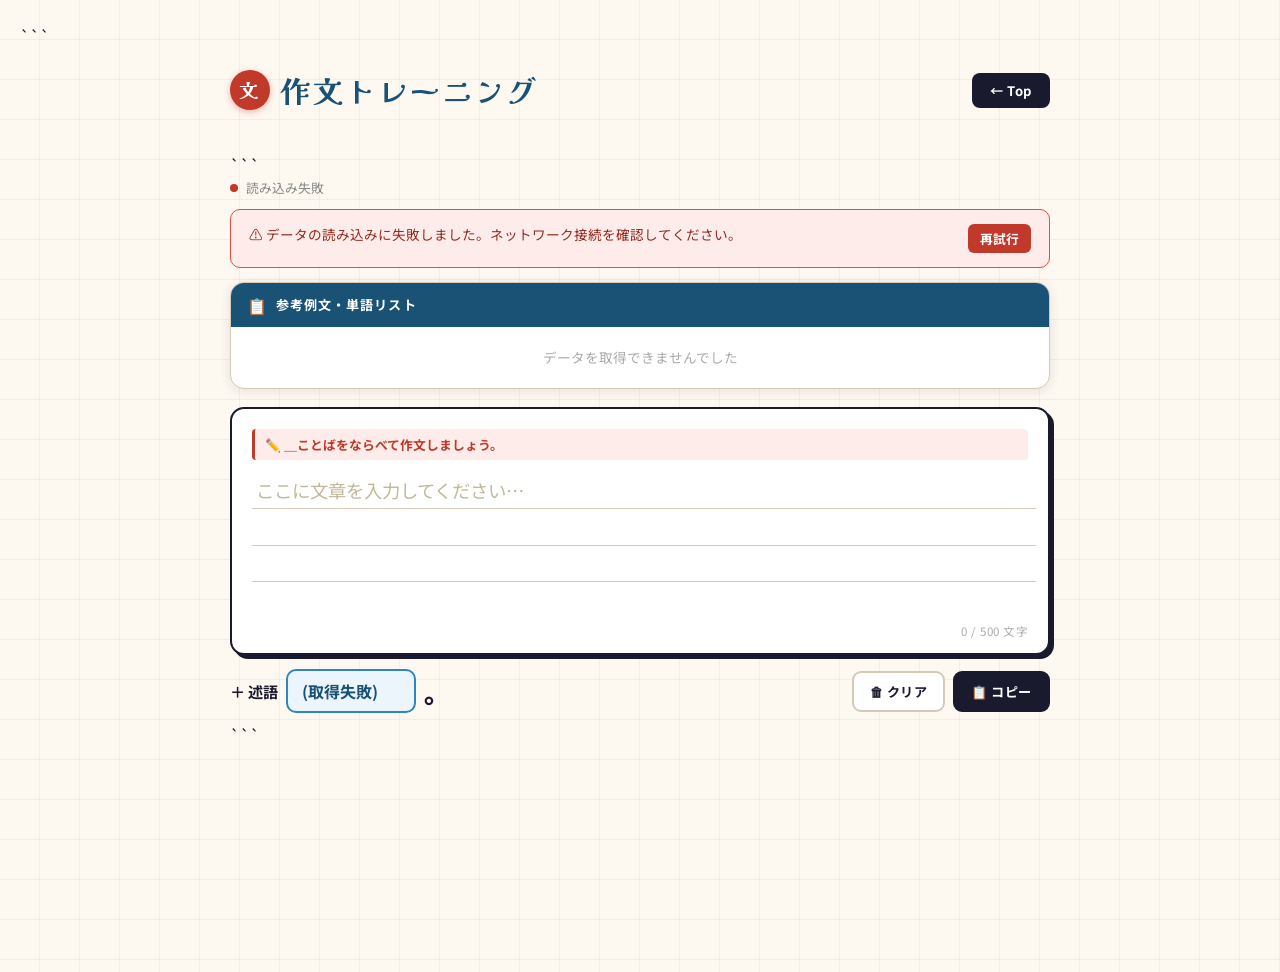
==== composition.html @ 4a00ed56 "composition.html を更新" ====
<!DOCTYPE html>

<html lang="ja">
<head>
    <meta charset="UTF-8">
    <meta name="viewport" content="width=device-width, initial-scale=1.0">
    <title>作文トレーニング</title>
    <link rel="preconnect" href="https://fonts.googleapis.com">
    <link href="https://fonts.googleapis.com/css2?family=Noto+Sans+JP:wght@400;500;700&family=Kaisei+Decol:wght@400;700&display=swap" rel="stylesheet">
    <style>
        :root {
            --ink:       #1a1a2e;
            --paper:     #fdf8f0;
            --panel:     #ffffff;
            --red:       #c0392b;
            --red-light: #fdecea;
            --blue:      #1a5276;
            --blue-mid:  #2e86c1;
            --blue-light:#ebf5fb;
            --gold:      #b7860b;
            --gold-light:#fef9e7;
            --border:    #d5c9b8;
            --shadow:    rgba(26,26,46,0.10);
            --radius:    14px;
        }

```
    *, *::before, *::after { box-sizing: border-box; margin: 0; padding: 0; }

    body {
        font-family: 'Noto Sans JP', sans-serif;
        background: var(--paper);
        background-image:
            repeating-linear-gradient(90deg, transparent, transparent 39px, rgba(180,160,120,0.12) 39px, rgba(180,160,120,0.12) 40px),
            repeating-linear-gradient(180deg, transparent, transparent 39px, rgba(180,160,120,0.12) 39px, rgba(180,160,120,0.12) 40px);
        min-height: 100vh;
        padding: 16px 12px 40px;
        color: var(--ink);
    }

    /* ── HEADER ── */
    .header {
        display: flex; align-items: center; justify-content: space-between;
        max-width: 820px; margin: 0 auto 20px;
    }
    .header-title {
        font-family: 'Kaisei Decol', serif;
        font-size: clamp(1.3rem, 4vw, 1.9rem);
        color: var(--blue);
        letter-spacing: .08em;
        display: flex; align-items: center; gap: 10px;
    }
    .header-title .stamp {
        display: inline-flex; align-items: center; justify-content: center;
        width: 40px; height: 40px; border-radius: 50%;
        background: var(--red); color: #fff;
        font-size: 1.2rem; flex-shrink: 0;
        box-shadow: 0 2px 6px rgba(192,57,43,.35);
    }
    .top-btn {
        padding: 8px 18px;
        background: var(--ink); color: #fff;
        text-decoration: none; border-radius: 8px;
        font-size: 0.82rem; font-weight: 700;
        letter-spacing: .05em;
        transition: background .2s, transform .15s;
        white-space: nowrap;
    }
    .top-btn:hover { background: var(--blue); transform: translateY(-1px); }

    /* ── CONTAINER ── */
    .container { max-width: 820px; margin: 0 auto; }

    /* ── STATUS BAR ── */
    .status-bar {
        display: flex; align-items: center; gap: 8px;
        font-size: 0.8rem; color: #888;
        margin-bottom: 10px; min-height: 22px;
    }
    .status-dot {
        width: 8px; height: 8px; border-radius: 50%;
        background: #ccc; flex-shrink: 0;
        transition: background .4s;
    }
    .status-dot.loading { background: var(--gold); animation: pulse 1s infinite; }
    .status-dot.ok      { background: #27ae60; }
    .status-dot.error   { background: var(--red); }
    @keyframes pulse { 0%,100%{opacity:1} 50%{opacity:.4} }

    /* ── TABLE CARD ── */
    .table-card {
        background: var(--panel);
        border: 1.5px solid var(--border);
        border-radius: var(--radius);
        box-shadow: 0 2px 12px var(--shadow);
        overflow: hidden;
        margin-bottom: 18px;
    }
    .table-card-header {
        display: flex; align-items: center; gap: 8px;
        padding: 10px 16px;
        background: var(--blue);
        color: #fff;
        font-size: 0.82rem; font-weight: 700; letter-spacing: .08em;
    }
    .table-card-header .icon { font-size: 1rem; }
    .table-scroll { overflow-x: auto; -webkit-overflow-scrolling: touch; }

    .sample-table {
        width: 100%; border-collapse: collapse;
        font-size: 0.84rem; min-width: 560px;
    }
    .sample-table thead th {
        background: var(--blue-light);
        color: var(--blue);
        font-weight: 700; padding: 10px 14px;
        text-align: center; border-bottom: 2px solid #bcd6ea;
        white-space: nowrap;
    }
    .sample-table tbody td {
        padding: 9px 14px; text-align: center;
        border-bottom: 1px solid #ede8df;
        vertical-align: middle; line-height: 1.6;
    }
    .sample-table tbody tr:last-child td { border-bottom: none; }
    .sample-table tbody tr:nth-child(even) { background: #faf6f0; }
    .sample-table tbody tr { transition: background .15s; }
    .sample-table tbody tr:hover { background: var(--gold-light); }

    /* skeleton rows while loading */
    .skeleton td {
        height: 38px;
        background: linear-gradient(90deg, #ede8df 25%, #f5f0e8 50%, #ede8df 75%);
        background-size: 200% 100%;
        animation: shimmer 1.4s infinite;
    }
    @keyframes shimmer { 0%{background-position:200% 0} 100%{background-position:-200% 0} }

    /* ── WORKSPACE ── */
    .workspace-card {
        background: var(--panel);
        border: 2px solid var(--ink);
        border-radius: var(--radius);
        box-shadow: 4px 4px 0 var(--ink);
        padding: 20px 20px 14px;
        margin-bottom: 14px;
        position: relative;
        transition: box-shadow .2s;
    }
    .workspace-card:focus-within {
        box-shadow: 4px 4px 0 var(--blue);
        border-color: var(--blue);
    }

    .guide-msg {
        display: flex; align-items: center; gap: 6px;
        font-size: 0.8rem; color: var(--red);
        font-weight: 700; margin-bottom: 12px;
        padding: 6px 10px;
        background: var(--red-light);
        border-left: 3px solid var(--red);
        border-radius: 4px;
    }

    .main-input-zone {
        width: 100%;
        min-height: 140px;
        border: none; outline: none; resize: none;
        font-size: 1.15rem; line-height: 2;
        font-family: 'Noto Sans JP', sans-serif;
        color: var(--ink);
        background: transparent;
        /* horizontal ruled lines */
        background-image: repeating-linear-gradient(
            transparent, transparent calc(2em - 1px),
            #d5c9b8 calc(2em - 1px),
            #d5c9b8 2em
        );
        background-attachment: local;
        padding: 0 4px;
    }
    .main-input-zone::placeholder { color: #c2b89a; }

    .char-count {
        text-align: right; font-size: 0.72rem;
        color: #aaa; margin-top: 6px;
        letter-spacing: .04em;
    }
    .char-count.warn { color: var(--gold); }

    /* ── TOOLBAR ── */
    .toolbar {
        display: flex; align-items: center; justify-content: space-between;
        flex-wrap: wrap; gap: 10px;
        margin-bottom: 10px;
    }
    .predicate-group {
        display: flex; align-items: center; gap: 8px; flex-wrap: wrap;
    }
    .predicate-label {
        font-weight: 700; font-size: 0.95rem;
        color: var(--ink);
    }
    .predicate-select {
        height: 44px; padding: 0 14px;
        border: 2px solid var(--blue-mid);
        border-radius: 10px;
        font-size: 1rem; font-weight: 700;
        font-family: 'Noto Sans JP', sans-serif;
        color: var(--blue);
        background: var(--blue-light);
        -webkit-appearance: none; appearance: none;
        cursor: pointer; outline: none;
        transition: border-color .2s, background .2s;
        min-width: 130px;
    }
    .predicate-select:focus { border-color: var(--blue); background: #d6eaf8; }
    .period { font-size: 1.6rem; font-weight: 900; line-height: 1; color: var(--ink); }

    /* action buttons */
    .action-group { display: flex; gap: 8px; flex-wrap: wrap; }
    .btn {
        display: inline-flex; align-items: center; gap: 5px;
        padding: 9px 16px; border-radius: 9px;
        font-size: 0.82rem; font-weight: 700; font-family: inherit;
        cursor: pointer; border: 2px solid transparent;
        transition: all .18s; letter-spacing: .04em;
    }
    .btn-clear {
        background: #fff; color: var(--ink);
        border-color: var(--border);
    }
    .btn-clear:hover { background: var(--red-light); border-color: var(--red); color: var(--red); }
    .btn-copy {
        background: var(--ink); color: #fff;
        border-color: var(--ink);
    }
    .btn-copy:hover { background: var(--blue); border-color: var(--blue); }
    .btn-copy.copied { background: #27ae60; border-color: #27ae60; }

    /* ── ERROR STATE ── */
    .error-box {
        background: var(--red-light); border: 1.5px solid #e74c3c;
        border-radius: 10px; padding: 14px 18px;
        font-size: 0.85rem; color: #922b21;
        display: none; align-items: flex-start; gap: 10px;
        margin-bottom: 14px;
    }
    .error-box.visible { display: flex; }
    .error-box .retry-btn {
        margin-left: auto; flex-shrink: 0;
        padding: 5px 12px; background: var(--red); color: #fff;
        border: none; border-radius: 6px; cursor: pointer;
        font-size: 0.8rem; font-weight: 700; font-family: inherit;
        transition: background .2s;
    }
    .error-box .retry-btn:hover { background: #922b21; }

    /* ── RESPONSIVE ── */
    @media (max-width: 500px) {
        .toolbar { flex-direction: column; align-items: flex-start; }
        .action-group { width: 100%; justify-content: flex-end; }
    }
</style>
```

</head>
<body>

<div class="header">
    <h1 class="header-title">
        <span class="stamp">文</span>
        作文トレーニング
    </h1>
    <a href="index.html" class="top-btn">← Top</a>
</div>

<div class="container">

```
<!-- status -->
<div class="status-bar">
    <div class="status-dot loading" id="status-dot"></div>
    <span id="status-text">データを読み込み中…</span>
</div>

<!-- error -->
<div class="error-box" id="error-box">
    <span>⚠️ データの読み込みに失敗しました。ネットワーク接続を確認してください。</span>
    <button class="retry-btn" onclick="init()">再試行</button>
</div>

<!-- table -->
<div class="table-card">
    <div class="table-card-header">
        <span class="icon">📋</span> 参考例文・単語リスト
    </div>
    <div class="table-scroll">
        <table class="sample-table">
            <thead id="table-header"></thead>
            <tbody id="table-body">
                <!-- skeleton -->
                <tr class="skeleton"><td></td><td></td><td></td><td></td><td></td></tr>
                <tr class="skeleton"><td></td><td></td><td></td><td></td><td></td></tr>
                <tr class="skeleton"><td></td><td></td><td></td><td></td><td></td></tr>
            </tbody>
        </table>
    </div>
</div>

<!-- workspace -->
<div class="workspace-card">
    <div class="guide-msg">
        ✏️ ＿ことばをならべて作文しましょう。
    </div>
    <textarea
        class="main-input-zone"
        id="main-textarea"
        placeholder="ここに文章を入力してください…"
        maxlength="500"
    ></textarea>
    <div class="char-count" id="char-count">0 / 500 文字</div>
</div>

<!-- toolbar -->
<div class="toolbar">
    <div class="predicate-group">
        <span class="predicate-label">＋ 述語</span>
        <select id="predicate-roll" class="predicate-select">
            <option value="">(読み込み中…)</option>
        </select>
        <span class="period">。</span>
    </div>
    <div class="action-group">
        <button class="btn btn-clear" id="btn-clear" onclick="clearText()">🗑 クリア</button>
        <button class="btn btn-copy" id="btn-copy" onclick="copyText()">📋 コピー</button>
    </div>
</div>
```

</div>

<script>
    const CSV_URL = "https://docs.google.com/spreadsheets/d/e/2PACX-1vTDRPlyoBQrG9wzUadhnR8OY9sxuPhkRRpO_WO0BNs-H_f349__5bK5vN6ZYb3U_w/pub?gid=1136664882&single=true&output=csv";

    const statusDot  = document.getElementById('status-dot');
    const statusText = document.getElementById('status-text');
    const errorBox   = document.getElementById('error-box');
    const textarea   = document.getElementById('main-textarea');
    const charCount  = document.getElementById('char-count');

    /* ── Character counter ── */
    textarea.addEventListener('input', () => {
        const len = textarea.value.length;
        const max = parseInt(textarea.maxLength);
        charCount.textContent = `${len} / ${max} 文字`;
        charCount.classList.toggle('warn', len > max * 0.8);
    });

    /* ── Clear ── */
    function clearText() {
        textarea.value = '';
        textarea.dispatchEvent(new Event('input'));
        textarea.focus();
    }

    /* ── Copy full sentence ── */
    async function copyText() {
        const predicate = document.getElementById('predicate-roll').value;
        const body = textarea.value.trim();
        if (!body && !predicate) return;

        const sentence = predicate ? `${body}${predicate}。` : body;
        try {
            await navigator.clipboard.writeText(sentence);
        } catch (e) {
            // fallback
            const el = document.createElement('textarea');
            el.value = sentence;
            document.body.appendChild(el);
            el.select();
            document.execCommand('copy');
            document.body.removeChild(el);
        }

        const btn = document.getElementById('btn-copy');
        btn.textContent = '✓ コピーしました';
        btn.classList.add('copied');
        setTimeout(() => {
            btn.innerHTML = '📋 コピー';
            btn.classList.remove('copied');
        }, 2000);
    }

    /* ── CSV fetch ── */
    async function init() {
        setStatus('loading', 'データを読み込み中…');
        errorBox.classList.remove('visible');

        try {
            const res = await fetch(CSV_URL);
            if (!res.ok) throw new Error(`HTTP ${res.status}`);
            const text = await res.text();
            const rows = text
                .split(/\r?\n/)
                .filter(r => r.trim() !== '')
                .map(r => r.split(','));

            if (rows.length === 0) throw new Error('Empty CSV');

            renderTable(rows);
            renderPredicate(rows);
            setStatus('ok', `読み込み完了（${rows.length - 1} 行）`);
        } catch (e) {
            console.error(e);
            setStatus('error', '読み込み失敗');
            errorBox.classList.add('visible');
            // clear skeleton
            document.getElementById('table-body').innerHTML =
                '<tr><td colspan="5" style="padding:20px;color:#aaa;font-size:.85rem;">データを取得できませんでした</td></tr>';
            document.getElementById('predicate-roll').innerHTML =
                '<option value="">(取得失敗)</option>';
        }
    }

    function setStatus(state, msg) {
        statusDot.className = 'status-dot ' + state;
        statusText.textContent = msg;
    }

    function renderTable(rows) {
        const hEl = document.getElementById('table-header');
        const bEl = document.getElementById('table-body');
        const headers = rows[0];

        let hHtml = '<tr>';
        for (let i = 0; i < 5; i++) {
            hHtml += `<th>${(headers && headers[i]) ? headers[i] : ''}</th>`;
        }
        hHtml += '</tr>';
        hEl.innerHTML = hHtml;

        let bHtml = '';
        for (let r = 1; r < Math.min(rows.length, 6); r++) {
            bHtml += '<tr>';
            for (let c = 0; c < 5; c++) {
                const val = (rows[r] && rows[r][c] !== undefined) ? rows[r][c] : '';
                bHtml += `<td>${val}</td>`;
            }
            bHtml += '</tr>';
        }
        bEl.innerHTML = bHtml;
    }

    function renderPredicate(rows) {
        const sel = document.getElementById('predicate-roll');
        const headers = rows[0];
        const label = (headers && headers[5]) ? headers[5].trim() : '述語';
        const words = rows.slice(1)
            .map(r => r[5])
            .filter(w => w !== undefined && w.trim() !== '');

        sel.innerHTML = `<option value="">(${label}を選ぶ)</option>`;
        words.forEach(w => {
            const opt = document.createElement('option');
            opt.value = w.trim();
            opt.textContent = w.trim();
            sel.appendChild(opt);
        });
    }

    init();
</script>

</body>
</html>
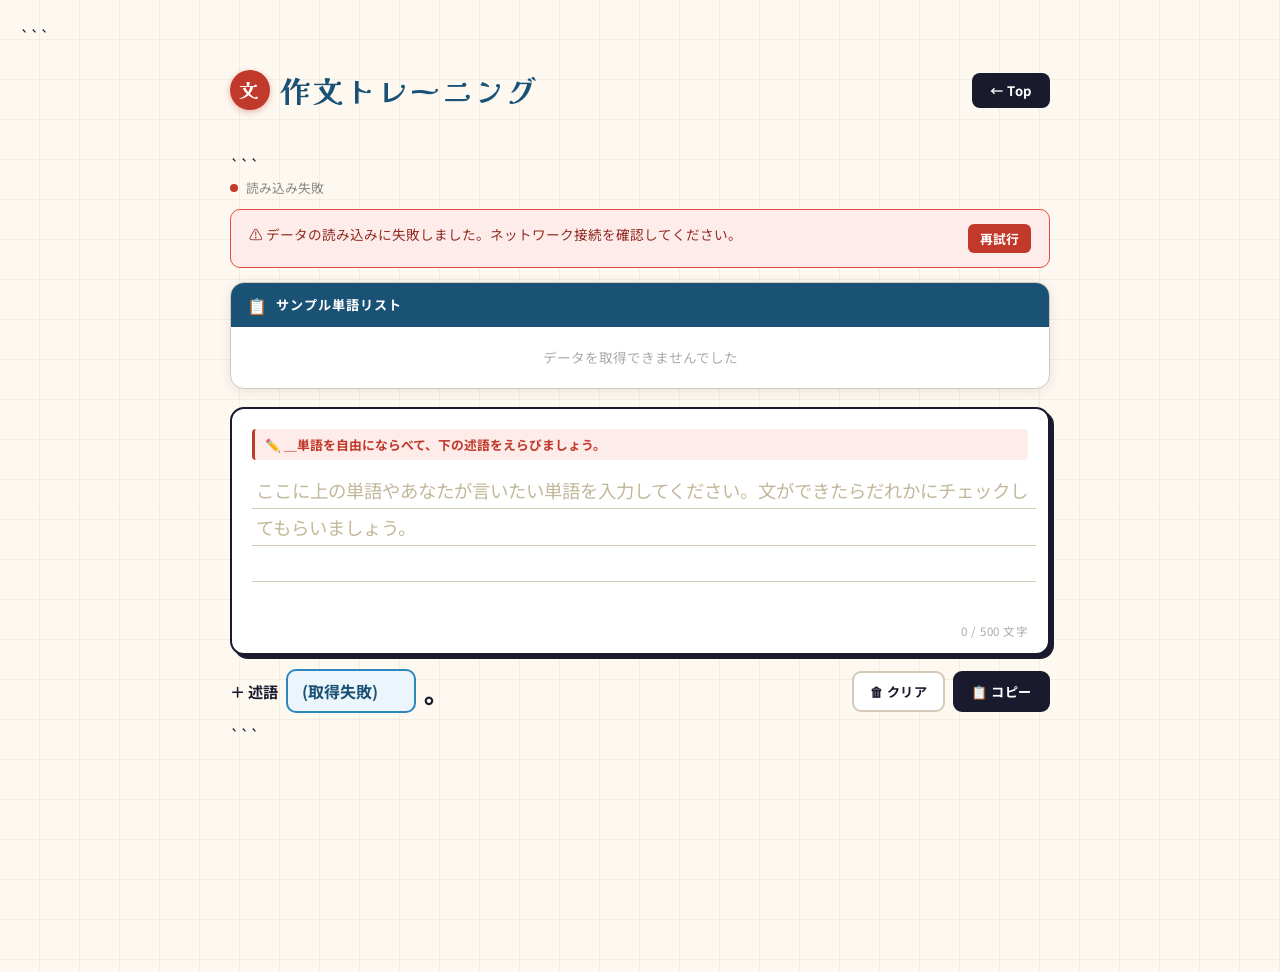
==== commit e3b053be: "composition.html を更新" ====
--- a/composition.html
+++ b/composition.html
@@ -293,7 +293,7 @@
 <!-- table -->
 <div class="table-card">
     <div class="table-card-header">
-        <span class="icon">📋</span> 参考例文・単語リスト
+        <span class="icon">📋</span> サンプル単語リスト
     </div>
     <div class="table-scroll">
         <table class="sample-table">
@@ -311,12 +311,12 @@
 <!-- workspace -->
 <div class="workspace-card">
     <div class="guide-msg">
-        ✏️ ＿ことばをならべて作文しましょう。
+        ✏️ ＿単語を自由にならべて、下の述語をえらびましょう。
     </div>
     <textarea
         class="main-input-zone"
         id="main-textarea"
-        placeholder="ここに文章を入力してください…"
+        placeholder="ここに上の単語やあなたが言いたい単語を入力してください。文ができたらだれかにチェックしてもらいましょう。"
         maxlength="500"
     ></textarea>
     <div class="char-count" id="char-count">0 / 500 文字</div>
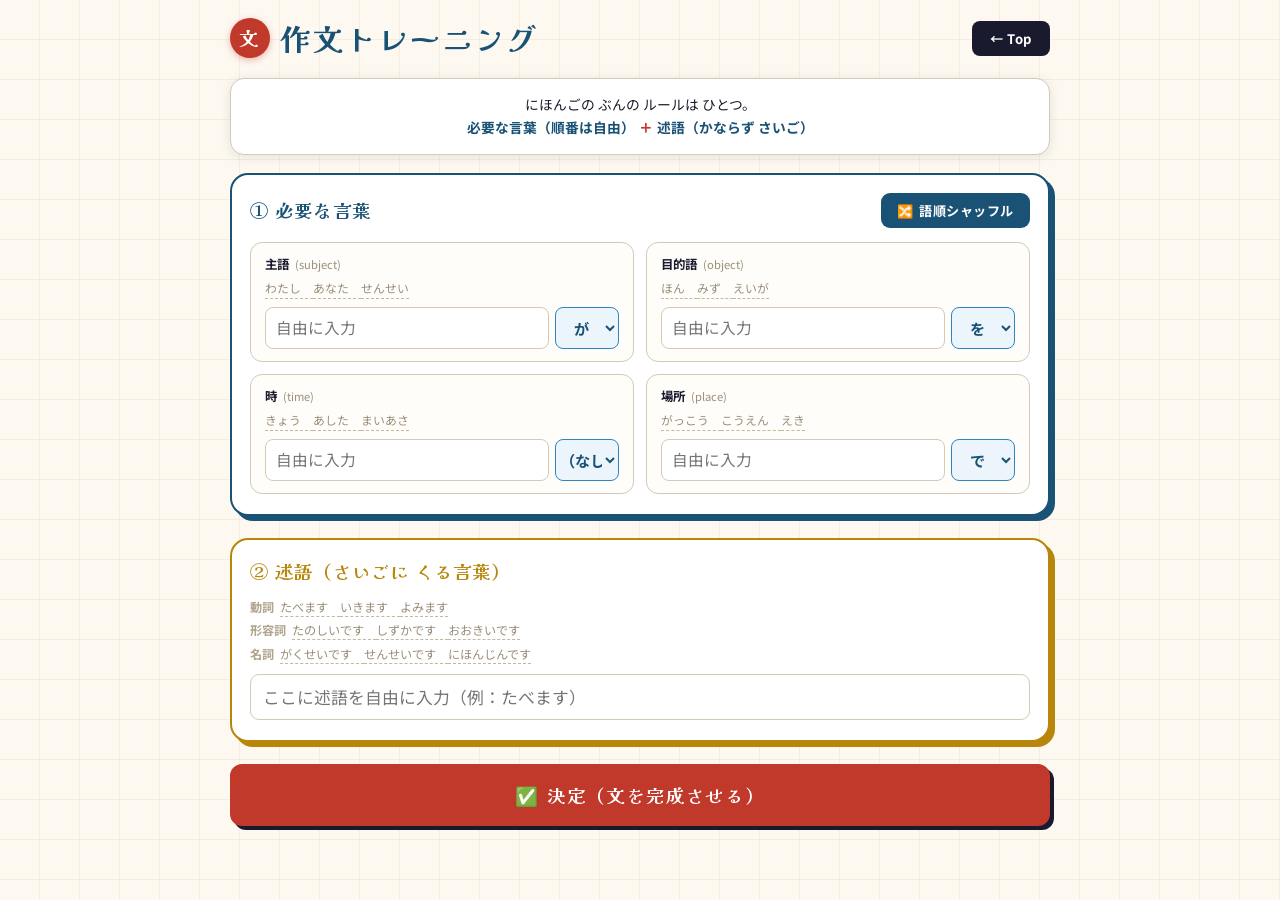
==== commit 603c9267: "Refactor HTML structure and update styles Updated styles and structure for various elements includin" ====
--- a/composition.html
+++ b/composition.html
@@ -1,5 +1,4 @@
 <!DOCTYPE html>
-
 <html lang="ja">
 <head>
     <meta charset="UTF-8">
@@ -24,246 +23,235 @@
             --radius:    14px;
         }
 
-```
-    *, *::before, *::after { box-sizing: border-box; margin: 0; padding: 0; }
-
-    body {
-        font-family: 'Noto Sans JP', sans-serif;
-        background: var(--paper);
-        background-image:
-            repeating-linear-gradient(90deg, transparent, transparent 39px, rgba(180,160,120,0.12) 39px, rgba(180,160,120,0.12) 40px),
-            repeating-linear-gradient(180deg, transparent, transparent 39px, rgba(180,160,120,0.12) 39px, rgba(180,160,120,0.12) 40px);
-        min-height: 100vh;
-        padding: 16px 12px 40px;
-        color: var(--ink);
-    }
-
-    /* ── HEADER ── */
-    .header {
-        display: flex; align-items: center; justify-content: space-between;
-        max-width: 820px; margin: 0 auto 20px;
-    }
-    .header-title {
-        font-family: 'Kaisei Decol', serif;
-        font-size: clamp(1.3rem, 4vw, 1.9rem);
-        color: var(--blue);
-        letter-spacing: .08em;
-        display: flex; align-items: center; gap: 10px;
-    }
-    .header-title .stamp {
-        display: inline-flex; align-items: center; justify-content: center;
-        width: 40px; height: 40px; border-radius: 50%;
-        background: var(--red); color: #fff;
-        font-size: 1.2rem; flex-shrink: 0;
-        box-shadow: 0 2px 6px rgba(192,57,43,.35);
-    }
-    .top-btn {
-        padding: 8px 18px;
-        background: var(--ink); color: #fff;
-        text-decoration: none; border-radius: 8px;
-        font-size: 0.82rem; font-weight: 700;
-        letter-spacing: .05em;
-        transition: background .2s, transform .15s;
-        white-space: nowrap;
-    }
-    .top-btn:hover { background: var(--blue); transform: translateY(-1px); }
-
-    /* ── CONTAINER ── */
-    .container { max-width: 820px; margin: 0 auto; }
-
-    /* ── STATUS BAR ── */
-    .status-bar {
-        display: flex; align-items: center; gap: 8px;
-        font-size: 0.8rem; color: #888;
-        margin-bottom: 10px; min-height: 22px;
-    }
-    .status-dot {
-        width: 8px; height: 8px; border-radius: 50%;
-        background: #ccc; flex-shrink: 0;
-        transition: background .4s;
-    }
-    .status-dot.loading { background: var(--gold); animation: pulse 1s infinite; }
-    .status-dot.ok      { background: #27ae60; }
-    .status-dot.error   { background: var(--red); }
-    @keyframes pulse { 0%,100%{opacity:1} 50%{opacity:.4} }
-
-    /* ── TABLE CARD ── */
-    .table-card {
-        background: var(--panel);
-        border: 1.5px solid var(--border);
-        border-radius: var(--radius);
-        box-shadow: 0 2px 12px var(--shadow);
-        overflow: hidden;
-        margin-bottom: 18px;
-    }
-    .table-card-header {
-        display: flex; align-items: center; gap: 8px;
-        padding: 10px 16px;
-        background: var(--blue);
-        color: #fff;
-        font-size: 0.82rem; font-weight: 700; letter-spacing: .08em;
-    }
-    .table-card-header .icon { font-size: 1rem; }
-    .table-scroll { overflow-x: auto; -webkit-overflow-scrolling: touch; }
-
-    .sample-table {
-        width: 100%; border-collapse: collapse;
-        font-size: 0.84rem; min-width: 560px;
-    }
-    .sample-table thead th {
-        background: var(--blue-light);
-        color: var(--blue);
-        font-weight: 700; padding: 10px 14px;
-        text-align: center; border-bottom: 2px solid #bcd6ea;
-        white-space: nowrap;
-    }
-    .sample-table tbody td {
-        padding: 9px 14px; text-align: center;
-        border-bottom: 1px solid #ede8df;
-        vertical-align: middle; line-height: 1.6;
-    }
-    .sample-table tbody tr:last-child td { border-bottom: none; }
-    .sample-table tbody tr:nth-child(even) { background: #faf6f0; }
-    .sample-table tbody tr { transition: background .15s; }
-    .sample-table tbody tr:hover { background: var(--gold-light); }
-
-    /* skeleton rows while loading */
-    .skeleton td {
-        height: 38px;
-        background: linear-gradient(90deg, #ede8df 25%, #f5f0e8 50%, #ede8df 75%);
-        background-size: 200% 100%;
-        animation: shimmer 1.4s infinite;
-    }
-    @keyframes shimmer { 0%{background-position:200% 0} 100%{background-position:-200% 0} }
-
-    /* ── WORKSPACE ── */
-    .workspace-card {
-        background: var(--panel);
-        border: 2px solid var(--ink);
-        border-radius: var(--radius);
-        box-shadow: 4px 4px 0 var(--ink);
-        padding: 20px 20px 14px;
-        margin-bottom: 14px;
-        position: relative;
-        transition: box-shadow .2s;
-    }
-    .workspace-card:focus-within {
-        box-shadow: 4px 4px 0 var(--blue);
-        border-color: var(--blue);
-    }
-
-    .guide-msg {
-        display: flex; align-items: center; gap: 6px;
-        font-size: 0.8rem; color: var(--red);
-        font-weight: 700; margin-bottom: 12px;
-        padding: 6px 10px;
-        background: var(--red-light);
-        border-left: 3px solid var(--red);
-        border-radius: 4px;
-    }
-
-    .main-input-zone {
-        width: 100%;
-        min-height: 140px;
-        border: none; outline: none; resize: none;
-        font-size: 1.15rem; line-height: 2;
-        font-family: 'Noto Sans JP', sans-serif;
-        color: var(--ink);
-        background: transparent;
-        /* horizontal ruled lines */
-        background-image: repeating-linear-gradient(
-            transparent, transparent calc(2em - 1px),
-            #d5c9b8 calc(2em - 1px),
-            #d5c9b8 2em
-        );
-        background-attachment: local;
-        padding: 0 4px;
-    }
-    .main-input-zone::placeholder { color: #c2b89a; }
-
-    .char-count {
-        text-align: right; font-size: 0.72rem;
-        color: #aaa; margin-top: 6px;
-        letter-spacing: .04em;
-    }
-    .char-count.warn { color: var(--gold); }
-
-    /* ── TOOLBAR ── */
-    .toolbar {
-        display: flex; align-items: center; justify-content: space-between;
-        flex-wrap: wrap; gap: 10px;
-        margin-bottom: 10px;
-    }
-    .predicate-group {
-        display: flex; align-items: center; gap: 8px; flex-wrap: wrap;
-    }
-    .predicate-label {
-        font-weight: 700; font-size: 0.95rem;
-        color: var(--ink);
-    }
-    .predicate-select {
-        height: 44px; padding: 0 14px;
-        border: 2px solid var(--blue-mid);
-        border-radius: 10px;
-        font-size: 1rem; font-weight: 700;
-        font-family: 'Noto Sans JP', sans-serif;
-        color: var(--blue);
-        background: var(--blue-light);
-        -webkit-appearance: none; appearance: none;
-        cursor: pointer; outline: none;
-        transition: border-color .2s, background .2s;
-        min-width: 130px;
-    }
-    .predicate-select:focus { border-color: var(--blue); background: #d6eaf8; }
-    .period { font-size: 1.6rem; font-weight: 900; line-height: 1; color: var(--ink); }
-
-    /* action buttons */
-    .action-group { display: flex; gap: 8px; flex-wrap: wrap; }
-    .btn {
-        display: inline-flex; align-items: center; gap: 5px;
-        padding: 9px 16px; border-radius: 9px;
-        font-size: 0.82rem; font-weight: 700; font-family: inherit;
-        cursor: pointer; border: 2px solid transparent;
-        transition: all .18s; letter-spacing: .04em;
-    }
-    .btn-clear {
-        background: #fff; color: var(--ink);
-        border-color: var(--border);
-    }
-    .btn-clear:hover { background: var(--red-light); border-color: var(--red); color: var(--red); }
-    .btn-copy {
-        background: var(--ink); color: #fff;
-        border-color: var(--ink);
-    }
-    .btn-copy:hover { background: var(--blue); border-color: var(--blue); }
-    .btn-copy.copied { background: #27ae60; border-color: #27ae60; }
-
-    /* ── ERROR STATE ── */
-    .error-box {
-        background: var(--red-light); border: 1.5px solid #e74c3c;
-        border-radius: 10px; padding: 14px 18px;
-        font-size: 0.85rem; color: #922b21;
-        display: none; align-items: flex-start; gap: 10px;
-        margin-bottom: 14px;
-    }
-    .error-box.visible { display: flex; }
-    .error-box .retry-btn {
-        margin-left: auto; flex-shrink: 0;
-        padding: 5px 12px; background: var(--red); color: #fff;
-        border: none; border-radius: 6px; cursor: pointer;
-        font-size: 0.8rem; font-weight: 700; font-family: inherit;
-        transition: background .2s;
-    }
-    .error-box .retry-btn:hover { background: #922b21; }
-
-    /* ── RESPONSIVE ── */
-    @media (max-width: 500px) {
-        .toolbar { flex-direction: column; align-items: flex-start; }
-        .action-group { width: 100%; justify-content: flex-end; }
-    }
-</style>
-```
-
+        *, *::before, *::after { box-sizing: border-box; margin: 0; padding: 0; }
+
+        body {
+            font-family: 'Noto Sans JP', sans-serif;
+            background: var(--paper);
+            background-image:
+                repeating-linear-gradient(90deg, transparent, transparent 39px, rgba(180,160,120,0.12) 39px, rgba(180,160,120,0.12) 40px),
+                repeating-linear-gradient(180deg, transparent, transparent 39px, rgba(180,160,120,0.12) 39px, rgba(180,160,120,0.12) 40px);
+            min-height: 100vh;
+            padding: 16px 12px 48px;
+            color: var(--ink);
+        }
+
+        /* ── HEADER ── */
+        .header {
+            display: flex; align-items: center; justify-content: space-between;
+            max-width: 820px; margin: 0 auto 18px;
+        }
+        .header-title {
+            font-family: 'Kaisei Decol', serif;
+            font-size: clamp(1.3rem, 4vw, 1.9rem);
+            color: var(--blue);
+            letter-spacing: .08em;
+            display: flex; align-items: center; gap: 10px;
+        }
+        .header-title .stamp {
+            display: inline-flex; align-items: center; justify-content: center;
+            width: 40px; height: 40px; border-radius: 50%;
+            background: var(--red); color: #fff;
+            font-size: 1.2rem; flex-shrink: 0;
+            box-shadow: 0 2px 6px rgba(192,57,43,.35);
+        }
+        .top-btn {
+            padding: 8px 18px;
+            background: var(--ink); color: #fff;
+            text-decoration: none; border-radius: 8px;
+            font-size: 0.82rem; font-weight: 700;
+            letter-spacing: .05em;
+            transition: background .2s, transform .15s;
+            white-space: nowrap;
+        }
+        .top-btn:hover { background: var(--blue); transform: translateY(-1px); }
+
+        .container { max-width: 820px; margin: 0 auto; }
+
+        /* ── RULE BANNER ── */
+        .rule-banner {
+            background: var(--panel);
+            border: 1.5px solid var(--border);
+            border-radius: var(--radius);
+            box-shadow: 0 2px 12px var(--shadow);
+            padding: 14px 18px;
+            margin-bottom: 18px;
+            font-size: 0.86rem;
+            line-height: 1.7;
+            text-align: center;
+        }
+        .rule-banner b { color: var(--blue); }
+        .rule-banner .rule-sep { color: var(--red); font-weight: 900; margin: 0 4px; }
+
+        /* ── FRAME (大枠) ── */
+        .big-frame {
+            border: 2.5px solid var(--ink);
+            border-radius: 18px;
+            background: var(--panel);
+            box-shadow: 5px 5px 0 var(--ink);
+            padding: 18px 18px 20px;
+            margin-bottom: 22px;
+        }
+        .big-frame.frame-words { border-color: var(--blue); box-shadow: 5px 5px 0 var(--blue); }
+        .big-frame.frame-predicate { border-color: var(--gold); box-shadow: 5px 5px 0 var(--gold); }
+
+        .frame-header {
+            display: flex; align-items: center; justify-content: space-between;
+            flex-wrap: wrap; gap: 10px;
+            margin-bottom: 14px;
+        }
+        .frame-title {
+            font-family: 'Kaisei Decol', serif;
+            font-size: 1.15rem; font-weight: 700; letter-spacing: .06em;
+        }
+        .frame-words .frame-title { color: var(--blue); }
+        .frame-predicate .frame-title { color: var(--gold); }
+
+        .shuffle-btn {
+            display: inline-flex; align-items: center; gap: 6px;
+            padding: 8px 16px; border-radius: 9px;
+            background: var(--blue); color: #fff;
+            border: none; cursor: pointer;
+            font-family: inherit; font-size: 0.82rem; font-weight: 700;
+            letter-spacing: .04em;
+            transition: background .18s, transform .18s;
+        }
+        .shuffle-btn:hover { background: var(--blue-mid); }
+        .shuffle-btn:active { transform: scale(.97); }
+        .shuffle-btn .icon { display: inline-block; transition: transform .4s; }
+        .shuffle-btn.spinning .icon { transform: rotate(360deg); }
+
+        /* ── WORD SLOTS ── */
+        .word-slots {
+            display: grid;
+            grid-template-columns: 1fr 1fr;
+            gap: 12px;
+        }
+        @media (max-width: 520px) {
+            .word-slots { grid-template-columns: 1fr; }
+        }
+
+        .word-slot {
+            border: 1.5px solid var(--border);
+            border-radius: 12px;
+            padding: 12px 14px;
+            background: #fffdf9;
+            transition: order .3s;
+        }
+        .word-slot .slot-label {
+            font-size: 0.78rem; font-weight: 700; color: var(--ink);
+            display: flex; align-items: center; gap: 6px;
+            margin-bottom: 6px;
+        }
+        .word-slot .slot-label .en { font-weight: 400; color: #9b8e7a; font-size: 0.7rem; }
+        .word-slot .slot-samples {
+            font-size: 0.74rem; color: #9b8e7a;
+            margin-bottom: 8px; line-height: 1.6;
+        }
+        .word-slot .slot-samples .chip {
+            display: inline-block; cursor: pointer;
+            border-bottom: 1px dashed #c2b89a;
+            transition: color .15s, border-color .15s;
+        }
+        .word-slot .slot-samples .chip:hover { color: var(--blue); border-color: var(--blue); }
+        .word-slot .slot-samples .chip:not(:last-child)::after { content: '　'; }
+
+        .slot-row { display: flex; gap: 6px; }
+        .slot-input {
+            flex: 1; min-width: 0;
+            height: 42px; padding: 0 10px;
+            border: 1.5px solid var(--border); border-radius: 8px;
+            font-family: 'Noto Sans JP', sans-serif; font-size: 0.98rem;
+            color: var(--ink); background: #fff;
+            outline: none; transition: border-color .18s;
+        }
+        .slot-input:focus { border-color: var(--blue); }
+        .particle-select {
+            width: 64px; height: 42px;
+            border: 1.5px solid var(--blue-mid); border-radius: 8px;
+            background: var(--blue-light); color: var(--blue);
+            font-family: 'Noto Sans JP', sans-serif; font-size: 0.95rem; font-weight: 700;
+            text-align: center; text-align-last: center;
+            cursor: pointer; outline: none;
+        }
+
+        /* ── PREDICATE SAMPLES ── */
+        .predicate-samples {
+            display: flex; flex-direction: column; gap: 4px;
+            font-size: 0.76rem; color: #9b8e7a;
+            margin-bottom: 10px; line-height: 1.6;
+        }
+        .predicate-samples .cat-label { font-weight: 700; color: #b0a48c; margin-right: 6px; }
+        .predicate-samples .chip {
+            cursor: pointer; border-bottom: 1px dashed #c2b89a;
+            transition: color .15s, border-color .15s;
+        }
+        .predicate-samples .chip:hover { color: var(--gold); border-color: var(--gold); }
+        .predicate-samples .chip:not(:last-child)::after { content: '　'; }
+
+        .predicate-input {
+            width: 100%; height: 46px; padding: 0 12px;
+            border: 1.5px solid var(--border); border-radius: 9px;
+            font-family: 'Noto Sans JP', sans-serif; font-size: 1.05rem;
+            color: var(--ink); background: #fff;
+            outline: none; transition: border-color .18s;
+        }
+        .predicate-input:focus { border-color: var(--gold); }
+
+        /* ── DECIDE BUTTON ── */
+        .decide-btn {
+            display: block; width: 100%;
+            padding: 16px; border-radius: 12px;
+            background: var(--red); color: #fff;
+            border: 2px solid var(--red);
+            font-family: 'Kaisei Decol', serif;
+            font-size: 1.15rem; font-weight: 700; letter-spacing: .1em;
+            cursor: pointer;
+            box-shadow: 4px 4px 0 var(--ink);
+            transition: transform .15s, box-shadow .15s;
+            margin-bottom: 18px;
+        }
+        .decide-btn:hover { transform: translate(-2px, -2px); box-shadow: 6px 6px 0 var(--ink); }
+        .decide-btn:active { transform: translate(2px, 2px); box-shadow: 2px 2px 0 var(--ink); }
+
+        /* ── RESULT ── */
+        .result-card {
+            background: var(--gold-light);
+            border: 2px solid var(--gold);
+            border-radius: var(--radius);
+            padding: 20px;
+            margin-bottom: 20px;
+            display: none;
+        }
+        .result-card.visible { display: block; animation: popIn .3s ease; }
+        @keyframes popIn { from { opacity: 0; transform: scale(.96); } to { opacity: 1; transform: scale(1); } }
+        .result-label {
+            font-size: 0.74rem; font-weight: 700; color: var(--gold);
+            letter-spacing: .1em; margin-bottom: 8px;
+        }
+        .result-sentence {
+            font-family: 'Noto Sans JP', sans-serif;
+            font-size: 1.35rem; line-height: 1.8;
+            color: var(--ink); margin-bottom: 14px;
+            word-break: break-word;
+        }
+        .btn-copy {
+            display: inline-flex; align-items: center; gap: 6px;
+            padding: 9px 18px; border-radius: 9px;
+            background: var(--ink); color: #fff; border: none;
+            font-family: inherit; font-size: 0.84rem; font-weight: 700;
+            cursor: pointer; transition: background .18s;
+        }
+        .btn-copy:hover { background: var(--blue); }
+        .btn-copy.copied { background: #27ae60; }
+
+        .empty-note {
+            font-size: 0.78rem; color: var(--red);
+            text-align: center; margin: -8px 0 16px;
+            display: none;
+        }
+        .empty-note.visible { display: block; }
+    </style>
 </head>
 <body>
 
@@ -277,112 +265,164 @@
 
 <div class="container">
 
-```
-<!-- status -->
-<div class="status-bar">
-    <div class="status-dot loading" id="status-dot"></div>
-    <span id="status-text">データを読み込み中…</span>
+    <div class="rule-banner">
+        にほんごの ぶんの ルールは ひとつ。<br>
+        <b>必要な言葉（順番は自由）</b><span class="rule-sep">＋</span><b>述語（かならず さいご）</b>
+    </div>
+
+    <!-- 大枠① 必要な言葉 -->
+    <div class="big-frame frame-words">
+        <div class="frame-header">
+            <span class="frame-title">① 必要な言葉</span>
+            <button class="shuffle-btn" id="shuffle-btn" onclick="shuffleSlots()">
+                <span class="icon">🔀</span> 語順シャッフル
+            </button>
+        </div>
+        <div class="word-slots" id="word-slots"><!-- JSで4枠を生成 --></div>
+    </div>
+
+    <!-- 大枠② 述語 -->
+    <div class="big-frame frame-predicate">
+        <div class="frame-header">
+            <span class="frame-title">② 述語（さいごに くる言葉）</span>
+        </div>
+        <div class="predicate-samples">
+            <div><span class="cat-label">動詞</span><span class="chip" onclick="fillPredicate('たべます')">たべます</span><span class="chip" onclick="fillPredicate('いきます')">いきます</span><span class="chip" onclick="fillPredicate('よみます')">よみます</span></div>
+            <div><span class="cat-label">形容詞</span><span class="chip" onclick="fillPredicate('たのしいです')">たのしいです</span><span class="chip" onclick="fillPredicate('しずかです')">しずかです</span><span class="chip" onclick="fillPredicate('おおきいです')">おおきいです</span></div>
+            <div><span class="cat-label">名詞</span><span class="chip" onclick="fillPredicate('がくせいです')">がくせいです</span><span class="chip" onclick="fillPredicate('せんせいです')">せんせいです</span><span class="chip" onclick="fillPredicate('にほんじんです')">にほんじんです</span></div>
+        </div>
+        <input class="predicate-input" id="predicate-input" placeholder="ここに述語を自由に入力（例：たべます）" maxlength="40">
+    </div>
+
+    <div class="empty-note" id="empty-note">⚠️ 述語を入力してください</div>
+
+    <button class="decide-btn" onclick="decideSentence()">✅ 決定（文を完成させる）</button>
+
+    <div class="result-card" id="result-card">
+        <div class="result-label">できた文</div>
+        <div class="result-sentence" id="result-sentence"></div>
+        <button class="btn-copy" id="btn-copy" onclick="copyResult()">📋 コピー</button>
+    </div>
+
 </div>
 
-<!-- error -->
-<div class="error-box" id="error-box">
-    <span>⚠️ データの読み込みに失敗しました。ネットワーク接続を確認してください。</span>
-    <button class="retry-btn" onclick="init()">再試行</button>
-</div>
-
-<!-- table -->
-<div class="table-card">
-    <div class="table-card-header">
-        <span class="icon">📋</span> サンプル単語リスト
-    </div>
-    <div class="table-scroll">
-        <table class="sample-table">
-            <thead id="table-header"></thead>
-            <tbody id="table-body">
-                <!-- skeleton -->
-                <tr class="skeleton"><td></td><td></td><td></td><td></td><td></td></tr>
-                <tr class="skeleton"><td></td><td></td><td></td><td></td><td></td></tr>
-                <tr class="skeleton"><td></td><td></td><td></td><td></td><td></td></tr>
-            </tbody>
-        </table>
-    </div>
-</div>
-
-<!-- workspace -->
-<div class="workspace-card">
-    <div class="guide-msg">
-        ✏️ ＿単語を自由にならべて、下の述語をえらびましょう。
-    </div>
-    <textarea
-        class="main-input-zone"
-        id="main-textarea"
-        placeholder="ここに上の単語やあなたが言いたい単語を入力してください。文ができたらだれかにチェックしてもらいましょう。"
-        maxlength="500"
-    ></textarea>
-    <div class="char-count" id="char-count">0 / 500 文字</div>
-</div>
-
-<!-- toolbar -->
-<div class="toolbar">
-    <div class="predicate-group">
-        <span class="predicate-label">＋ 述語</span>
-        <select id="predicate-roll" class="predicate-select">
-            <option value="">(読み込み中…)</option>
-        </select>
-        <span class="period">。</span>
-    </div>
-    <div class="action-group">
-        <button class="btn btn-clear" id="btn-clear" onclick="clearText()">🗑 クリア</button>
-        <button class="btn btn-copy" id="btn-copy" onclick="copyText()">📋 コピー</button>
-    </div>
-</div>
-```
-
-</div>
-
 <script>
-    const CSV_URL = "https://docs.google.com/spreadsheets/d/e/2PACX-1vTDRPlyoBQrG9wzUadhnR8OY9sxuPhkRRpO_WO0BNs-H_f349__5bK5vN6ZYb3U_w/pub?gid=1136664882&single=true&output=csv";
-
-    const statusDot  = document.getElementById('status-dot');
-    const statusText = document.getElementById('status-text');
-    const errorBox   = document.getElementById('error-box');
-    const textarea   = document.getElementById('main-textarea');
-    const charCount  = document.getElementById('char-count');
-
-    /* ── Character counter ── */
-    textarea.addEventListener('input', () => {
-        const len = textarea.value.length;
-        const max = parseInt(textarea.maxLength);
-        charCount.textContent = `${len} / ${max} 文字`;
-        charCount.classList.toggle('warn', len > max * 0.8);
-    });
-
-    /* ── Clear ── */
-    function clearText() {
-        textarea.value = '';
-        textarea.dispatchEvent(new Event('input'));
-        textarea.focus();
-    }
-
-    /* ── Copy full sentence ── */
-    async function copyText() {
-        const predicate = document.getElementById('predicate-roll').value;
-        const body = textarea.value.trim();
-        if (!body && !predicate) return;
-
-        const sentence = predicate ? `${body}${predicate}。` : body;
+    /* ── 仮のサンプルデータ（あとで実際のスプレッドシートに差し替え可能） ── */
+    const SLOT_DEFS = [
+        { role: 'subject', label: '主語', en: 'subject', samples: ['わたし', 'あなた', 'せんせい'], defaultParticle: 'が' },
+        { role: 'object',  label: '目的語', en: 'object',  samples: ['ほん', 'みず', 'えいが'],   defaultParticle: 'を' },
+        { role: 'time',    label: '時',   en: 'time',    samples: ['きょう', 'あした', 'まいあさ'], defaultParticle: '' },
+        { role: 'place',   label: '場所', en: 'place',   samples: ['がっこう', 'こうえん', 'えき'], defaultParticle: 'で' },
+    ];
+    const PARTICLES = ['', 'が', 'を', 'に', 'で'];
+
+    let slotOrder = SLOT_DEFS.map(s => s.role);
+
+    function renderSlots() {
+        const container = document.getElementById('word-slots');
+        container.innerHTML = '';
+        slotOrder.forEach((role, i) => {
+            const def = SLOT_DEFS.find(s => s.role === role);
+            const el = document.createElement('div');
+            el.className = 'word-slot';
+            el.style.order = i;
+            el.dataset.role = role;
+
+            const samplesHtml = def.samples
+                .map(w => `<span class="chip" onclick="fillSlot('${role}','${w}')">${w}</span>`)
+                .join('');
+            const particleOptions = PARTICLES
+                .map(p => `<option value="${p}" ${p === def.defaultParticle ? 'selected' : ''}>${p || '（なし）'}</option>`)
+                .join('');
+
+            el.innerHTML = `
+                <div class="slot-label">${def.label} <span class="en">(${def.en})</span></div>
+                <div class="slot-samples">${samplesHtml}</div>
+                <div class="slot-row">
+                    <input class="slot-input" id="input-${role}" placeholder="自由に入力">
+                    <select class="particle-select" id="particle-${role}">${particleOptions}</select>
+                </div>
+            `;
+            container.appendChild(el);
+        });
+    }
+
+    function fillSlot(role, word) {
+        const input = document.getElementById(`input-${role}`);
+        input.value = word;
+        input.focus();
+    }
+
+    function fillPredicate(word) {
+        const input = document.getElementById('predicate-input');
+        input.value = word;
+        input.focus();
+    }
+
+    function shuffleSlots() {
+        // Fisher–Yates
+        for (let i = slotOrder.length - 1; i > 0; i--) {
+            const j = Math.floor(Math.random() * (i + 1));
+            [slotOrder[i], slotOrder[j]] = [slotOrder[j], slotOrder[i]];
+        }
+        // 入力済みの値は保持したまま、枠の並び順だけを変える
+        const values = {};
+        SLOT_DEFS.forEach(({ role }) => {
+            const inp = document.getElementById(`input-${role}`);
+            const par = document.getElementById(`particle-${role}`);
+            if (inp) values[role] = { word: inp.value, particle: par.value };
+        });
+        renderSlots();
+        Object.entries(values).forEach(([role, v]) => {
+            const inp = document.getElementById(`input-${role}`);
+            const par = document.getElementById(`particle-${role}`);
+            if (inp) { inp.value = v.word; par.value = v.particle; }
+        });
+
+        const btn = document.getElementById('shuffle-btn');
+        btn.classList.add('spinning');
+        setTimeout(() => btn.classList.remove('spinning'), 400);
+    }
+
+    function decideSentence() {
+        const predicate = document.getElementById('predicate-input').value.trim();
+        const emptyNote = document.getElementById('empty-note');
+        if (!predicate) {
+            emptyNote.classList.add('visible');
+            document.getElementById('predicate-input').focus();
+            return;
+        }
+        emptyNote.classList.remove('visible');
+
+        const parts = slotOrder
+            .map(role => {
+                const word = document.getElementById(`input-${role}`).value.trim();
+                const particle = document.getElementById(`particle-${role}`).value;
+                if (!word) return '';
+                return word + particle;
+            })
+            .filter(Boolean);
+
+        const sentence = parts.join('') + predicate + '。';
+
+        document.getElementById('result-sentence').textContent = sentence;
+        document.getElementById('result-card').classList.add('visible');
+        document.getElementById('result-card').scrollIntoView({ behavior: 'smooth', block: 'nearest' });
+    }
+
+    async function copyResult() {
+        const text = document.getElementById('result-sentence').textContent;
+        if (!text) return;
         try {
-            await navigator.clipboard.writeText(sentence);
+            await navigator.clipboard.writeText(text);
         } catch (e) {
-            // fallback
             const el = document.createElement('textarea');
-            el.value = sentence;
+            el.value = text;
             document.body.appendChild(el);
             el.select();
             document.execCommand('copy');
             document.body.removeChild(el);
         }
-
         const btn = document.getElementById('btn-copy');
         btn.textContent = '✓ コピーしました';
         btn.classList.add('copied');
@@ -392,85 +432,8 @@
         }, 2000);
     }
 
-    /* ── CSV fetch ── */
-    async function init() {
-        setStatus('loading', 'データを読み込み中…');
-        errorBox.classList.remove('visible');
-
-        try {
-            const res = await fetch(CSV_URL);
-            if (!res.ok) throw new Error(`HTTP ${res.status}`);
-            const text = await res.text();
-            const rows = text
-                .split(/\r?\n/)
-                .filter(r => r.trim() !== '')
-                .map(r => r.split(','));
-
-            if (rows.length === 0) throw new Error('Empty CSV');
-
-            renderTable(rows);
-            renderPredicate(rows);
-            setStatus('ok', `読み込み完了（${rows.length - 1} 行）`);
-        } catch (e) {
-            console.error(e);
-            setStatus('error', '読み込み失敗');
-            errorBox.classList.add('visible');
-            // clear skeleton
-            document.getElementById('table-body').innerHTML =
-                '<tr><td colspan="5" style="padding:20px;color:#aaa;font-size:.85rem;">データを取得できませんでした</td></tr>';
-            document.getElementById('predicate-roll').innerHTML =
-                '<option value="">(取得失敗)</option>';
-        }
-    }
-
-    function setStatus(state, msg) {
-        statusDot.className = 'status-dot ' + state;
-        statusText.textContent = msg;
-    }
-
-    function renderTable(rows) {
-        const hEl = document.getElementById('table-header');
-        const bEl = document.getElementById('table-body');
-        const headers = rows[0];
-
-        let hHtml = '<tr>';
-        for (let i = 0; i < 5; i++) {
-            hHtml += `<th>${(headers && headers[i]) ? headers[i] : ''}</th>`;
-        }
-        hHtml += '</tr>';
-        hEl.innerHTML = hHtml;
-
-        let bHtml = '';
-        for (let r = 1; r < Math.min(rows.length, 6); r++) {
-            bHtml += '<tr>';
-            for (let c = 0; c < 5; c++) {
-                const val = (rows[r] && rows[r][c] !== undefined) ? rows[r][c] : '';
-                bHtml += `<td>${val}</td>`;
-            }
-            bHtml += '</tr>';
-        }
-        bEl.innerHTML = bHtml;
-    }
-
-    function renderPredicate(rows) {
-        const sel = document.getElementById('predicate-roll');
-        const headers = rows[0];
-        const label = (headers && headers[5]) ? headers[5].trim() : '述語';
-        const words = rows.slice(1)
-            .map(r => r[5])
-            .filter(w => w !== undefined && w.trim() !== '');
-
-        sel.innerHTML = `<option value="">(${label}を選ぶ)</option>`;
-        words.forEach(w => {
-            const opt = document.createElement('option');
-            opt.value = w.trim();
-            opt.textContent = w.trim();
-            sel.appendChild(opt);
-        });
-    }
-
-    init();
+    renderSlots();
 </script>
 
 </body>
-</html>+</html>
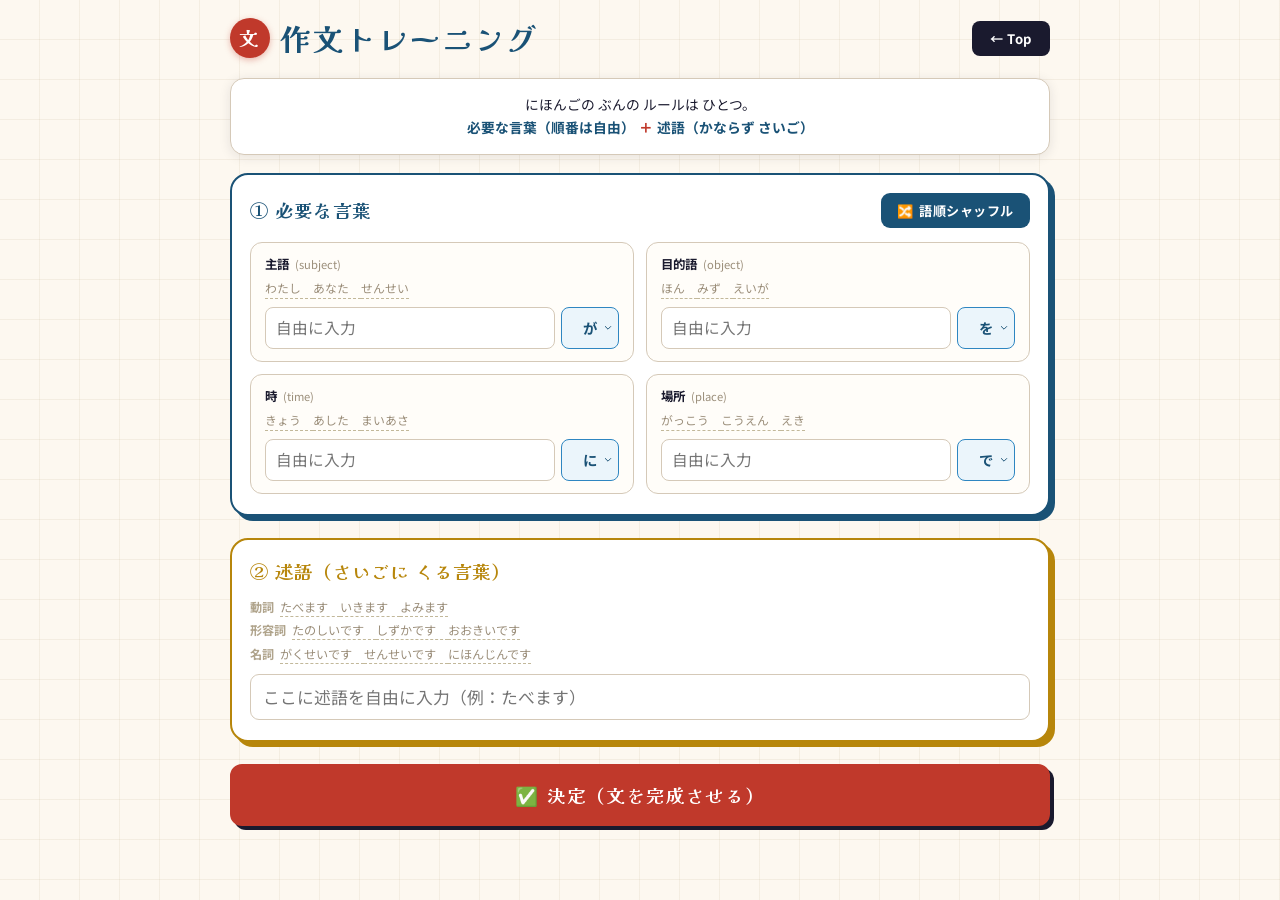
==== commit b3a478fa: "Update CSS styles and particle definitions in composition.html" ====
--- a/composition.html
+++ b/composition.html
@@ -91,6 +91,7 @@
             box-shadow: 5px 5px 0 var(--ink);
             padding: 18px 18px 20px;
             margin-bottom: 22px;
+            min-width: 0;
         }
         .big-frame.frame-words { border-color: var(--blue); box-shadow: 5px 5px 0 var(--blue); }
         .big-frame.frame-predicate { border-color: var(--gold); box-shadow: 5px 5px 0 var(--gold); }
@@ -126,9 +127,12 @@
             display: grid;
             grid-template-columns: 1fr 1fr;
             gap: 12px;
+            min-width: 0;
         }
         @media (max-width: 520px) {
             .word-slots { grid-template-columns: 1fr; }
+            .big-frame { padding: 14px 12px 16px; }
+            .word-slot { padding: 10px 12px; }
         }
 
         .word-slot {
@@ -137,6 +141,7 @@
             padding: 12px 14px;
             background: #fffdf9;
             transition: order .3s;
+            min-width: 0;
         }
         .word-slot .slot-label {
             font-size: 0.78rem; font-weight: 700; color: var(--ink);
@@ -147,6 +152,7 @@
         .word-slot .slot-samples {
             font-size: 0.74rem; color: #9b8e7a;
             margin-bottom: 8px; line-height: 1.6;
+            overflow-wrap: break-word;
         }
         .word-slot .slot-samples .chip {
             display: inline-block; cursor: pointer;
@@ -156,9 +162,9 @@
         .word-slot .slot-samples .chip:hover { color: var(--blue); border-color: var(--blue); }
         .word-slot .slot-samples .chip:not(:last-child)::after { content: '　'; }
 
-        .slot-row { display: flex; gap: 6px; }
+        .slot-row { display: flex; gap: 6px; min-width: 0; }
         .slot-input {
-            flex: 1; min-width: 0;
+            flex: 1 1 0%; min-width: 0;
             height: 42px; padding: 0 10px;
             border: 1.5px solid var(--border); border-radius: 8px;
             font-family: 'Noto Sans JP', sans-serif; font-size: 0.98rem;
@@ -167,12 +173,17 @@
         }
         .slot-input:focus { border-color: var(--blue); }
         .particle-select {
-            width: 64px; height: 42px;
+            flex: 0 0 auto;
+            width: 58px; height: 42px;
+            padding: 0 4px;
             border: 1.5px solid var(--blue-mid); border-radius: 8px;
-            background: var(--blue-light); color: var(--blue);
-            font-family: 'Noto Sans JP', sans-serif; font-size: 0.95rem; font-weight: 700;
+            background: var(--blue-light) url("data:image/svg+xml,%3Csvg xmlns='http://www.w3.org/2000/svg' viewBox='0 0 20 20' fill='%231a5276'%3E%3Cpath d='M5.5 7.5l4.5 4.5 4.5-4.5' stroke='%231a5276' stroke-width='1.6' fill='none' stroke-linecap='round' stroke-linejoin='round'/%3E%3C/svg%3E") no-repeat right 4px center/12px;
+            background-position: right 4px center;
+            color: var(--blue);
+            font-family: 'Noto Sans JP', sans-serif; font-size: 0.9rem; font-weight: 700;
             text-align: center; text-align-last: center;
             cursor: pointer; outline: none;
+            -webkit-appearance: none; -moz-appearance: none; appearance: none;
         }
 
         /* ── PREDICATE SAMPLES ── */
@@ -311,10 +322,10 @@
     const SLOT_DEFS = [
         { role: 'subject', label: '主語', en: 'subject', samples: ['わたし', 'あなた', 'せんせい'], defaultParticle: 'が' },
         { role: 'object',  label: '目的語', en: 'object',  samples: ['ほん', 'みず', 'えいが'],   defaultParticle: 'を' },
-        { role: 'time',    label: '時',   en: 'time',    samples: ['きょう', 'あした', 'まいあさ'], defaultParticle: '' },
+        { role: 'time',    label: '時',   en: 'time',    samples: ['きょう', 'あした', 'まいあさ'], defaultParticle: 'に' },
         { role: 'place',   label: '場所', en: 'place',   samples: ['がっこう', 'こうえん', 'えき'], defaultParticle: 'で' },
     ];
-    const PARTICLES = ['', 'が', 'を', 'に', 'で'];
+    const PARTICLES = ['', 'が', 'を', 'に', 'へ', 'で', 'と', 'も'];
 
     let slotOrder = SLOT_DEFS.map(s => s.role);
 
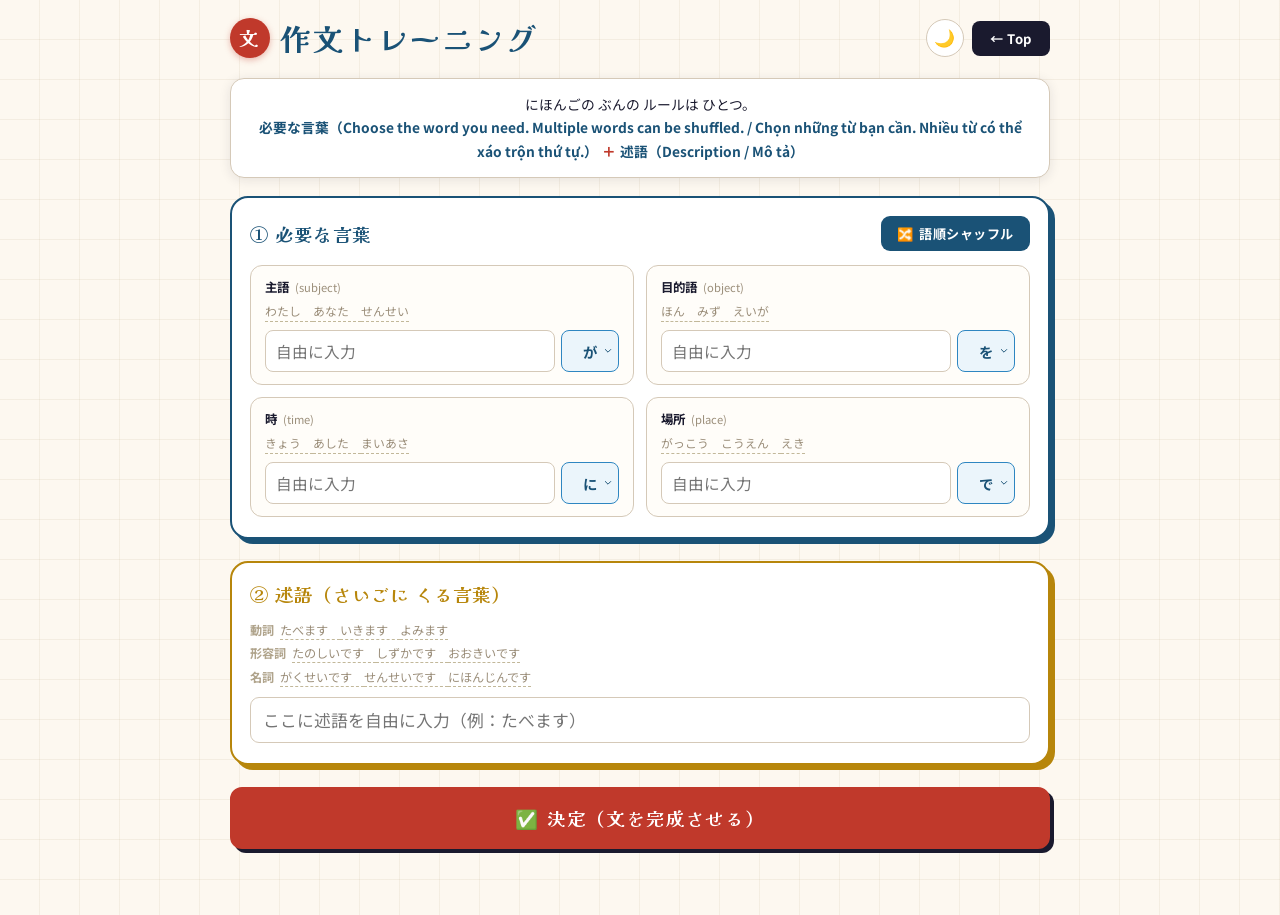
==== commit 7c2e3f42: "composition.html を更新" ====
--- a/composition.html
+++ b/composition.html
@@ -21,7 +21,28 @@
             --border:    #d5c9b8;
             --shadow:    rgba(26,26,46,0.10);
             --radius:    14px;
-        }
+            --grid-line: rgba(180,160,120,0.12);
+        }
+
+        [data-theme="dark"] {
+            --ink:       #f1ece0;
+            --paper:     #17161f;
+            --panel:     #232230;
+            --red:       #e86a5c;
+            --red-light: rgba(232,106,92,0.14);
+            --blue:      #6bb3e0;
+            --blue-mid:  #4a9bd1;
+            --blue-light:rgba(107,179,224,0.14);
+            --gold:      #dcb24a;
+            --gold-light:rgba(220,178,74,0.14);
+            --border:    #423f54;
+            --shadow:    rgba(0,0,0,0.35);
+            --grid-line: rgba(255,255,255,0.045);
+        }
+
+        body { transition: background-color .25s, color .25s; }
+        .big-frame, .word-slot, .slot-input, .predicate-input,
+        .particle-select, .result-card { transition: background-color .25s, border-color .25s, color .25s; }
 
         *, *::before, *::after { box-sizing: border-box; margin: 0; padding: 0; }
 
@@ -29,8 +50,8 @@
             font-family: 'Noto Sans JP', sans-serif;
             background: var(--paper);
             background-image:
-                repeating-linear-gradient(90deg, transparent, transparent 39px, rgba(180,160,120,0.12) 39px, rgba(180,160,120,0.12) 40px),
-                repeating-linear-gradient(180deg, transparent, transparent 39px, rgba(180,160,120,0.12) 39px, rgba(180,160,120,0.12) 40px);
+                repeating-linear-gradient(90deg, transparent, transparent 39px, var(--grid-line) 39px, var(--grid-line) 40px),
+                repeating-linear-gradient(180deg, transparent, transparent 39px, var(--grid-line) 39px, var(--grid-line) 40px);
             min-height: 100vh;
             padding: 16px 12px 48px;
             color: var(--ink);
@@ -65,6 +86,16 @@
             white-space: nowrap;
         }
         .top-btn:hover { background: var(--blue); transform: translateY(-1px); }
+
+        .theme-toggle {
+            display: inline-flex; align-items: center; justify-content: center;
+            width: 38px; height: 38px; border-radius: 50%;
+            background: var(--panel); border: 1.5px solid var(--border);
+            cursor: pointer; font-size: 1.05rem;
+            transition: background .2s, transform .15s, border-color .2s;
+        }
+        .theme-toggle:hover { transform: translateY(-1px); border-color: var(--blue); }
+        .header-actions { display: flex; align-items: center; gap: 8px; }
 
         .container { max-width: 820px; margin: 0 auto; }
 
@@ -263,6 +294,13 @@
         }
         .empty-note.visible { display: block; }
     </style>
+    <script>
+        // ページ描画前にテーマを適用（切り替え時のちらつき防止）
+        (function () {
+            const saved = localStorage.getItem('sakubun-theme');
+            if (saved === 'dark') document.documentElement.setAttribute('data-theme', 'dark');
+        })();
+    </script>
 </head>
 <body>
 
@@ -271,14 +309,17 @@
         <span class="stamp">文</span>
         作文トレーニング
     </h1>
-    <a href="index.html" class="top-btn">← Top</a>
+    <div class="header-actions">
+        <button class="theme-toggle" id="theme-toggle" onclick="toggleTheme()" title="ダークモード切り替え">🌙</button>
+        <a href="index.html" class="top-btn">← Top</a>
+    </div>
 </div>
 
 <div class="container">
 
     <div class="rule-banner">
         にほんごの ぶんの ルールは ひとつ。<br>
-        <b>必要な言葉（順番は自由）</b><span class="rule-sep">＋</span><b>述語（かならず さいご）</b>
+        <b>必要な言葉（Choose the word you need. Multiple words can be shuffled. / Chọn những từ bạn cần. Nhiều từ có thể xáo trộn thứ tự.）</b><span class="rule-sep">＋</span><b>述語（Description / Mô tả）</b>
     </div>
 
     <!-- 大枠① 必要な言葉 -->
@@ -444,6 +485,25 @@
     }
 
     renderSlots();
+
+    /* ── ダークモード切り替え ── */
+    function applyThemeIcon() {
+        const isDark = document.documentElement.getAttribute('data-theme') === 'dark';
+        document.getElementById('theme-toggle').textContent = isDark ? '☀️' : '🌙';
+    }
+    function toggleTheme() {
+        const root = document.documentElement;
+        const isDark = root.getAttribute('data-theme') === 'dark';
+        if (isDark) {
+            root.removeAttribute('data-theme');
+            localStorage.setItem('sakubun-theme', 'light');
+        } else {
+            root.setAttribute('data-theme', 'dark');
+            localStorage.setItem('sakubun-theme', 'dark');
+        }
+        applyThemeIcon();
+    }
+    applyThemeIcon();
 </script>
 
 </body>
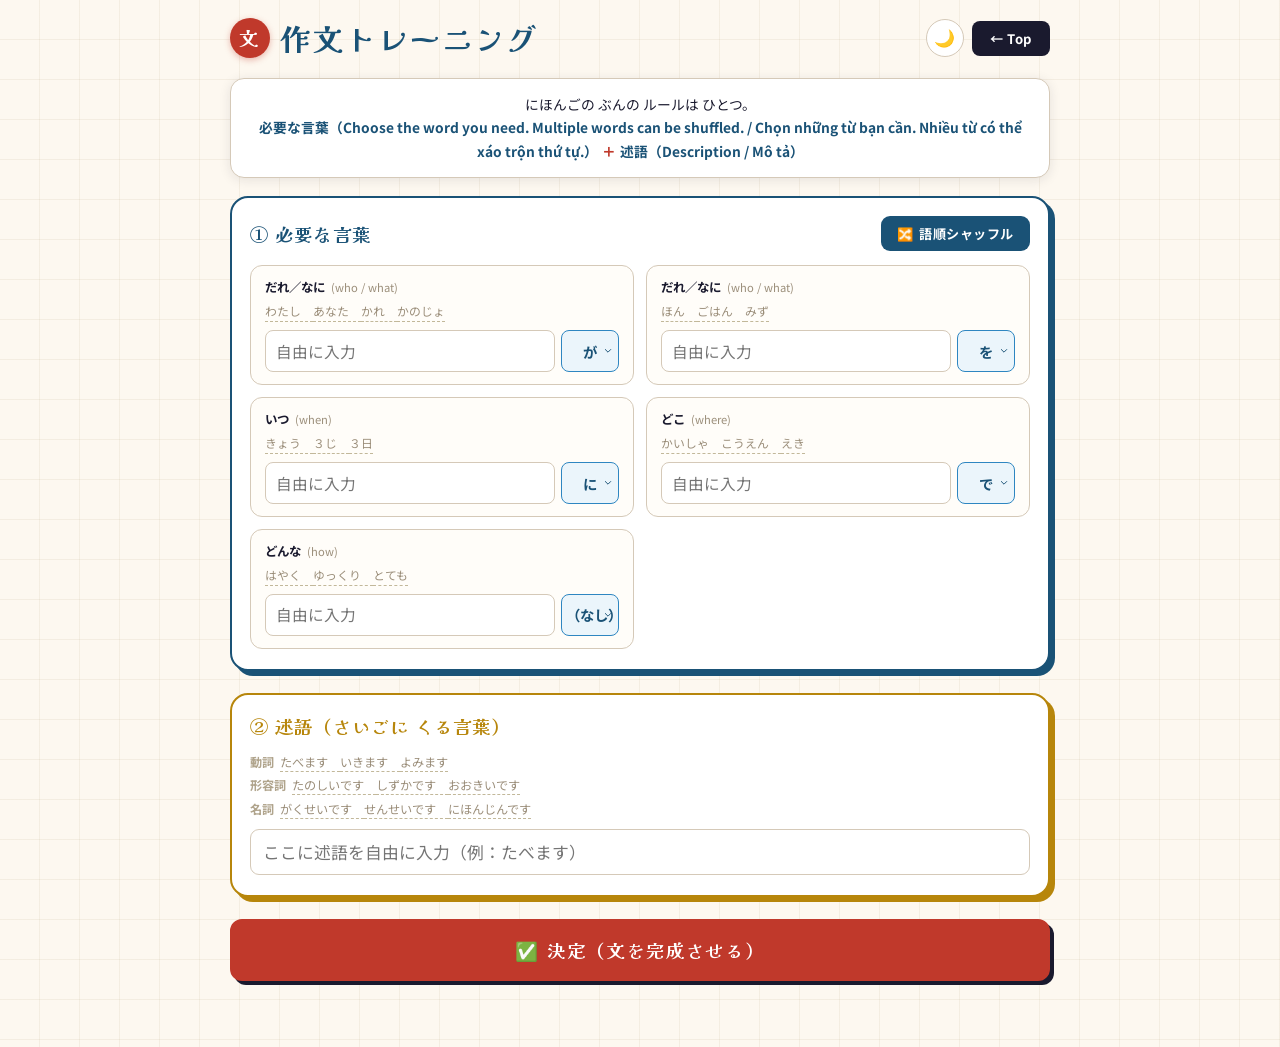
==== commit b4956901: "Update SLOT_DEFS with new roles and samples" ====
--- a/composition.html
+++ b/composition.html
@@ -361,10 +361,11 @@
 <script>
     /* ── 仮のサンプルデータ（あとで実際のスプレッドシートに差し替え可能） ── */
     const SLOT_DEFS = [
-        { role: 'subject', label: '主語', en: 'subject', samples: ['わたし', 'あなた', 'せんせい'], defaultParticle: 'が' },
-        { role: 'object',  label: '目的語', en: 'object',  samples: ['ほん', 'みず', 'えいが'],   defaultParticle: 'を' },
-        { role: 'time',    label: '時',   en: 'time',    samples: ['きょう', 'あした', 'まいあさ'], defaultParticle: 'に' },
-        { role: 'place',   label: '場所', en: 'place',   samples: ['がっこう', 'こうえん', 'えき'], defaultParticle: 'で' },
+        { role: 'subject', label: 'だれ／なに', en: 'who / what', samples: ['わたし', 'あなた', 'かれ', 'かのじょ'], defaultParticle: 'が' },
+        { role: 'object',  label: 'だれ／なに', en: 'who / what', samples: ['ほん', 'ごはん', 'みず'],   defaultParticle: 'を' },
+        { role: 'time',    label: 'いつ',   en: 'when',    samples: ['きょう', '３じ', '３日'], defaultParticle: 'に' },
+        { role: 'place',   label: 'どこ', en: 'where',   samples: ['かいしゃ', 'こうえん', 'えき'], defaultParticle: 'で' },
+        { role: 'manner',  label: 'どんな', en: 'how',     samples: ['はやく', 'ゆっくり', 'とても'], defaultParticle: '' },
     ];
     const PARTICLES = ['', 'が', 'を', 'に', 'へ', 'で', 'と', 'も'];
 
